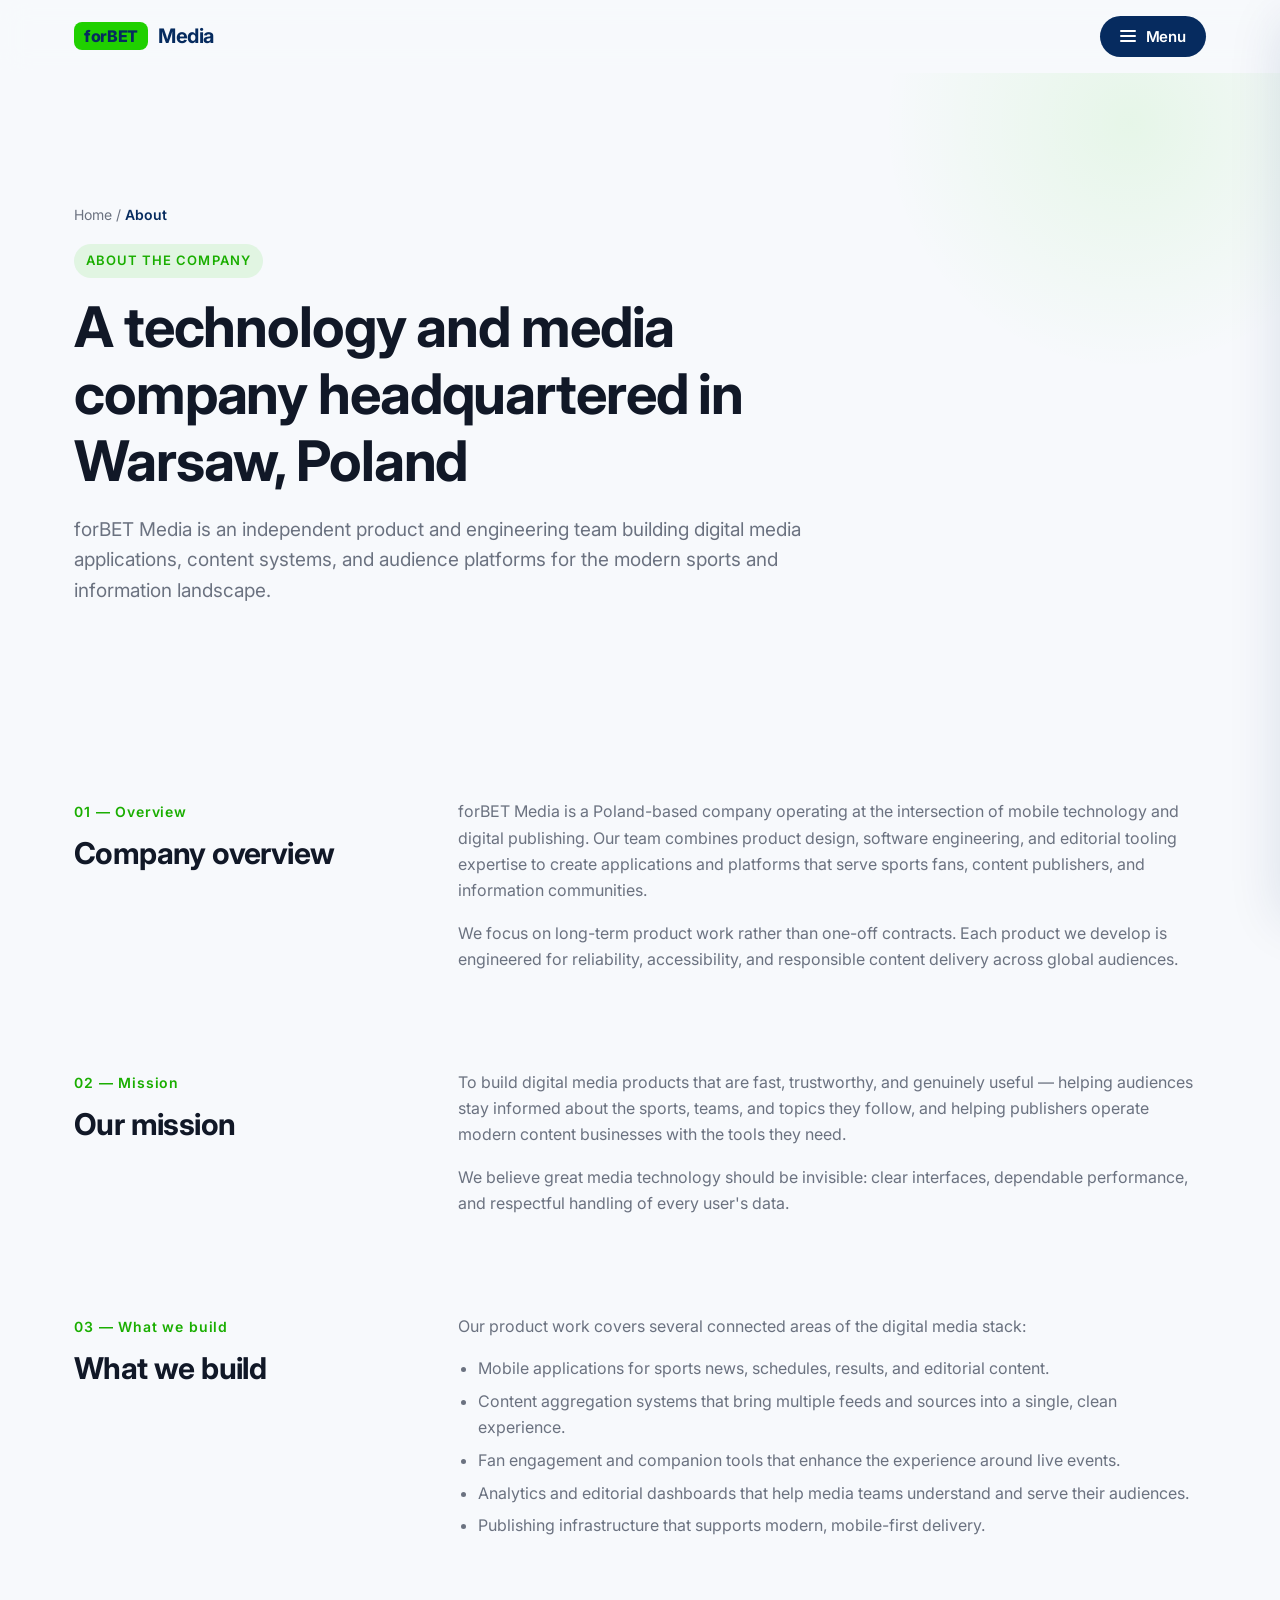
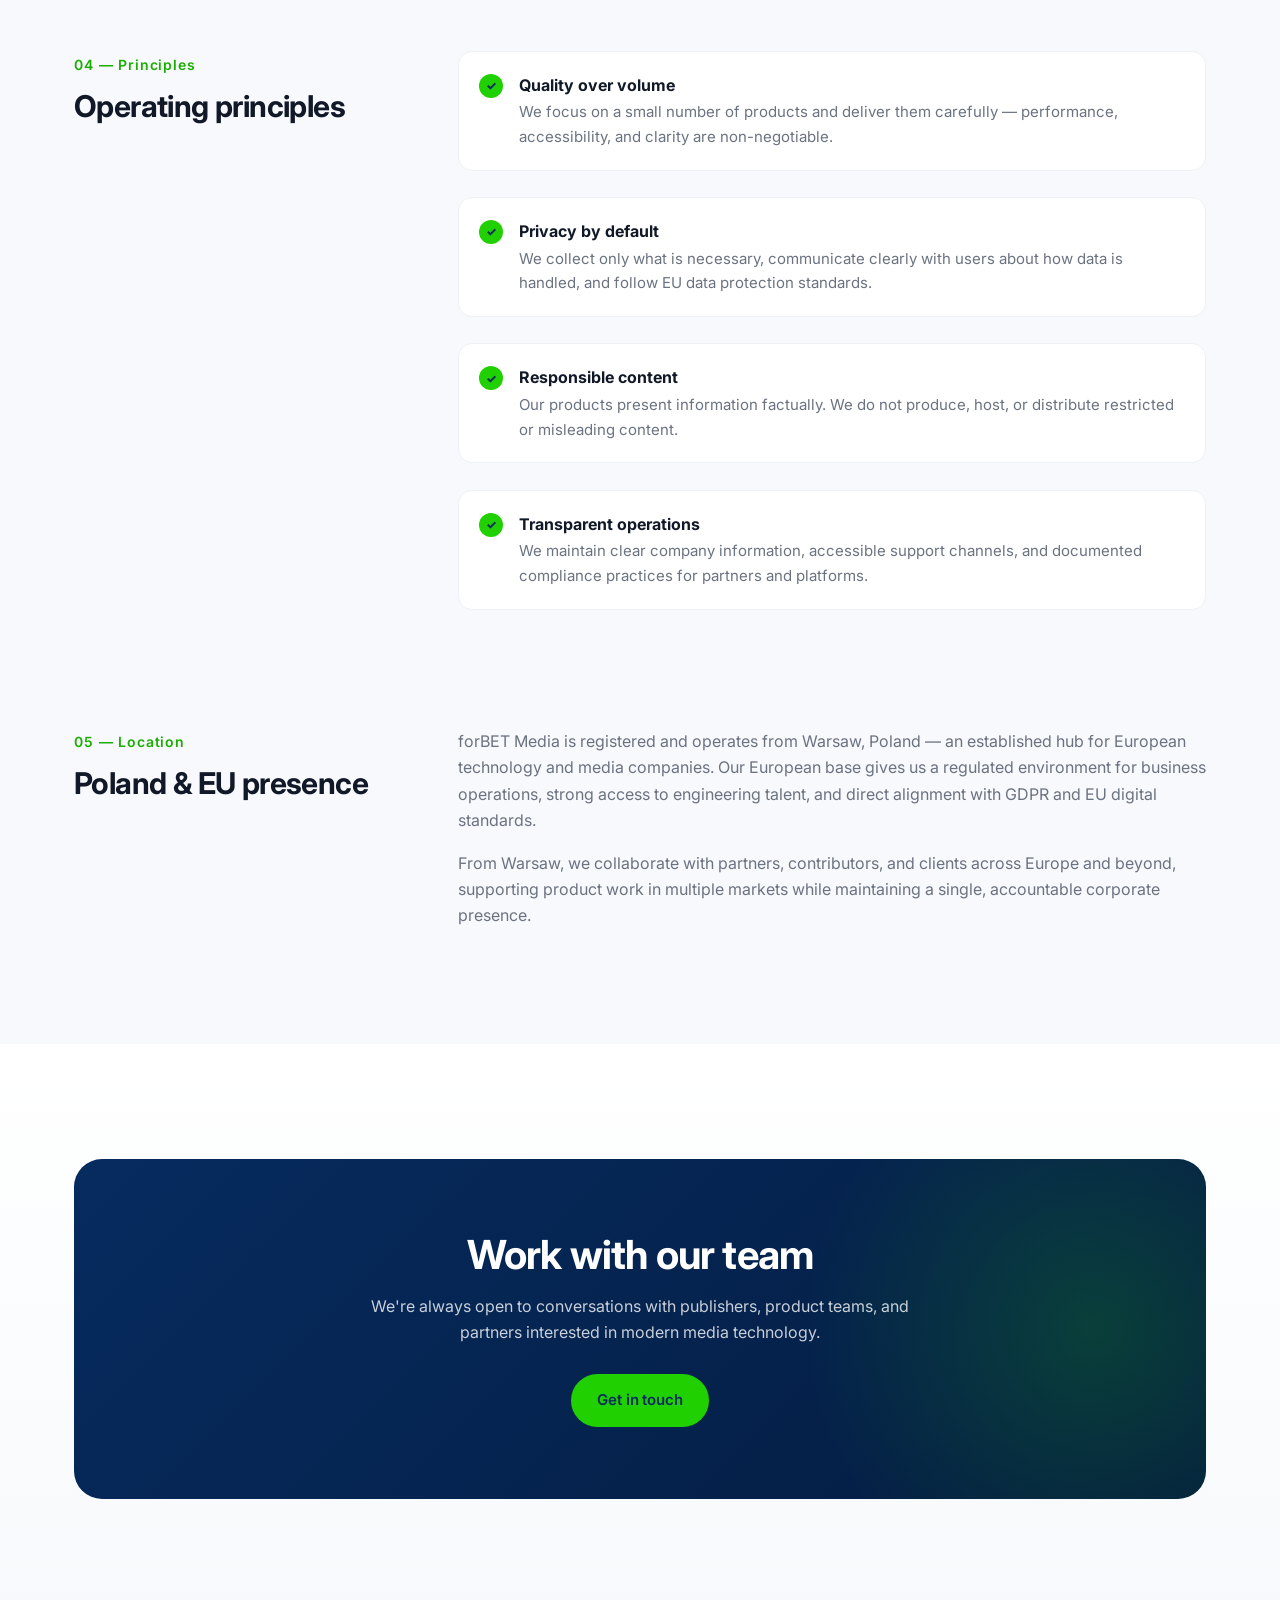
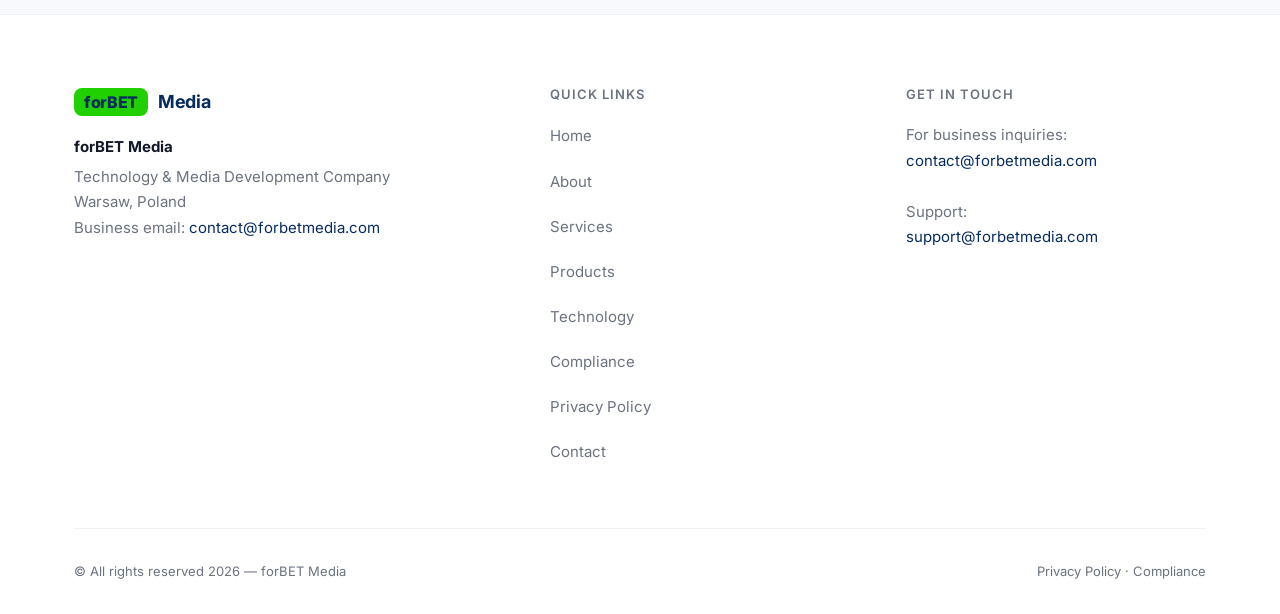
==== about/index.html @ 95c3b71f "Add files via upload" ====
<!DOCTYPE html>
<html lang="en">
<head>
  <meta charset="UTF-8" />
  <meta name="viewport" content="width=device-width, initial-scale=1.0" />
  <title>About — forBET Media</title>
  <meta name="description" content="Learn about forBET Media — a Warsaw-based technology and media company focused on building modern mobile applications, digital publishing tools, and content platforms." />
  <meta name="theme-color" content="#062B5F" />
  <link rel="preconnect" href="https://fonts.googleapis.com" />
  <link rel="preconnect" href="https://fonts.gstatic.com" crossorigin />
  <link href="https://fonts.googleapis.com/css2?family=Inter:wght@400;500;600;700;800&display=swap" rel="stylesheet" />
  <link rel="stylesheet" href="/assets/css/style.css" />
</head>
<body>

  <header class="site-header">
    <div class="container header-inner">
      <a href="/" class="logo" aria-label="forBET Media — home">
        <span class="logo-mark">for<span>BET</span></span>
        <span class="logo-text">Media</span>
      </a>
      <button class="menu-button" type="button" data-menu-open aria-expanded="false" aria-controls="primary-menu">
        <span class="bars" aria-hidden="true"><span></span><span></span><span></span></span>
        <span class="label-text">Menu</span>
      </button>
    </div>
  </header>

  <div class="menu-overlay" data-menu-overlay aria-hidden="true"></div>
  <aside class="menu-panel" id="primary-menu" data-menu-panel aria-hidden="true" aria-label="Site navigation">
    <div class="menu-header">
      <span class="menu-title">Navigation</span>
      <button class="menu-close" type="button" data-menu-close aria-label="Close menu">
        <svg viewBox="0 0 24 24" fill="none" stroke="currentColor" stroke-width="2.5" stroke-linecap="round" stroke-linejoin="round"><line x1="18" y1="6" x2="6" y2="18"/><line x1="6" y1="6" x2="18" y2="18"/></svg>
      </button>
    </div>
    <nav class="menu-nav" aria-label="Primary">
      <ul>
        <li><a href="/">Home</a></li>
        <li><a href="/about/">About</a></li>
        <li><a href="/services/">Services</a></li>
        <li><a href="/products/">Products</a></li>
        <li><a href="/technology/">Technology</a></li>
        <li><a href="/compliance/">Compliance</a></li>
        <li><a href="/privacy/">Privacy Policy</a></li>
        <li><a href="/contact/">Contact</a></li>
      </ul>
    </nav>
    <div class="menu-footer">
      <strong>forBET Media</strong>
      Warsaw, Poland<br />
      <a href="mailto:contact@forbetmedia.com">contact@forbetmedia.com</a>
    </div>
  </aside>

  <main>

    <section class="page-hero">
      <div class="container">
        <div class="page-hero-content">
          <nav class="breadcrumb" aria-label="Breadcrumb"><a href="/">Home</a> / <span>About</span></nav>
          <span class="eyebrow">About the company</span>
          <h1>A technology and media company headquartered in Warsaw, Poland</h1>
          <p class="lead">forBET Media is an independent product and engineering team building digital media applications, content systems, and audience platforms for the modern sports and information landscape.</p>
        </div>
      </div>
    </section>

    <section class="section">
      <div class="container">

        <div class="content-block">
          <div class="content-block-head">
            <span class="num">01 — Overview</span>
            <h2>Company overview</h2>
          </div>
          <div class="content-block-body">
            <p>forBET Media is a Poland-based company operating at the intersection of mobile technology and digital publishing. Our team combines product design, software engineering, and editorial tooling expertise to create applications and platforms that serve sports fans, content publishers, and information communities.</p>
            <p>We focus on long-term product work rather than one-off contracts. Each product we develop is engineered for reliability, accessibility, and responsible content delivery across global audiences.</p>
          </div>
        </div>

        <div class="content-block">
          <div class="content-block-head">
            <span class="num">02 — Mission</span>
            <h2>Our mission</h2>
          </div>
          <div class="content-block-body">
            <p>To build digital media products that are fast, trustworthy, and genuinely useful — helping audiences stay informed about the sports, teams, and topics they follow, and helping publishers operate modern content businesses with the tools they need.</p>
            <p>We believe great media technology should be invisible: clear interfaces, dependable performance, and respectful handling of every user's data.</p>
          </div>
        </div>

        <div class="content-block">
          <div class="content-block-head">
            <span class="num">03 — What we build</span>
            <h2>What we build</h2>
          </div>
          <div class="content-block-body">
            <p>Our product work covers several connected areas of the digital media stack:</p>
            <ul>
              <li>Mobile applications for sports news, schedules, results, and editorial content.</li>
              <li>Content aggregation systems that bring multiple feeds and sources into a single, clean experience.</li>
              <li>Fan engagement and companion tools that enhance the experience around live events.</li>
              <li>Analytics and editorial dashboards that help media teams understand and serve their audiences.</li>
              <li>Publishing infrastructure that supports modern, mobile-first delivery.</li>
            </ul>
          </div>
        </div>

        <div class="content-block">
          <div class="content-block-head">
            <span class="num">04 — Principles</span>
            <h2>Operating principles</h2>
          </div>
          <div class="content-block-body">
            <ul class="principles">
              <li>
                <span class="check">✓</span>
                <div>
                  <strong>Quality over volume</strong>
                  <p>We focus on a small number of products and deliver them carefully — performance, accessibility, and clarity are non-negotiable.</p>
                </div>
              </li>
              <li>
                <span class="check">✓</span>
                <div>
                  <strong>Privacy by default</strong>
                  <p>We collect only what is necessary, communicate clearly with users about how data is handled, and follow EU data protection standards.</p>
                </div>
              </li>
              <li>
                <span class="check">✓</span>
                <div>
                  <strong>Responsible content</strong>
                  <p>Our products present information factually. We do not produce, host, or distribute restricted or misleading content.</p>
                </div>
              </li>
              <li>
                <span class="check">✓</span>
                <div>
                  <strong>Transparent operations</strong>
                  <p>We maintain clear company information, accessible support channels, and documented compliance practices for partners and platforms.</p>
                </div>
              </li>
            </ul>
          </div>
        </div>

        <div class="content-block">
          <div class="content-block-head">
            <span class="num">05 — Location</span>
            <h2>Poland &amp; EU presence</h2>
          </div>
          <div class="content-block-body">
            <p>forBET Media is registered and operates from Warsaw, Poland — an established hub for European technology and media companies. Our European base gives us a regulated environment for business operations, strong access to engineering talent, and direct alignment with GDPR and EU digital standards.</p>
            <p>From Warsaw, we collaborate with partners, contributors, and clients across Europe and beyond, supporting product work in multiple markets while maintaining a single, accountable corporate presence.</p>
          </div>
        </div>

      </div>
    </section>

    <section class="section section--gradient">
      <div class="container">
        <div class="cta-banner">
          <h2>Work with our team</h2>
          <p>We're always open to conversations with publishers, product teams, and partners interested in modern media technology.</p>
          <a href="/contact/" class="btn btn-accent">Get in touch</a>
        </div>
      </div>
    </section>

  </main>

  <footer class="site-footer">
    <div class="container">
      <div class="footer-grid">
        <div class="footer-col">
          <div class="footer-brand">
            <span class="logo-mark">for<span>BET</span></span>
            <span class="footer-brand-text">Media</span>
          </div>
          <p class="footer-address">
            <strong>forBET Media</strong>
            Technology &amp; Media Development Company<br />
            Warsaw, Poland<br />
            Business email: <a href="mailto:contact@forbetmedia.com">contact@forbetmedia.com</a>
          </p>
        </div>
        <div class="footer-col">
          <h4>Quick links</h4>
          <ul class="footer-links">
            <li><a href="/">Home</a></li>
            <li><a href="/about/">About</a></li>
            <li><a href="/services/">Services</a></li>
            <li><a href="/products/">Products</a></li>
            <li><a href="/technology/">Technology</a></li>
            <li><a href="/compliance/">Compliance</a></li>
            <li><a href="/privacy/">Privacy Policy</a></li>
            <li><a href="/contact/">Contact</a></li>
          </ul>
        </div>
        <div class="footer-col">
          <h4>Get in touch</h4>
          <p class="footer-address">
            For business inquiries:<br />
            <a href="mailto:contact@forbetmedia.com">contact@forbetmedia.com</a>
            <br /><br />
            Support:<br />
            <a href="mailto:support@forbetmedia.com">support@forbetmedia.com</a>
          </p>
        </div>
      </div>
      <div class="footer-bottom">
        <div>© All rights reserved 2026 — forBET Media</div>
        <div><a href="/privacy/">Privacy Policy</a> · <a href="/compliance/">Compliance</a></div>
      </div>
    </div>
  </footer>

  <script src="/assets/js/script.js"></script>
</body>
</html>
---- assets/css/style.css ----
/* ==========================================================================
   forBET Media — Corporate Stylesheet
   ========================================================================== */

:root {
  --color-navy: #062B5F;
  --color-navy-dark: #041C40;
  --color-green: #20D000;
  --color-green-dark: #1AAE00;
  --color-bg: #F7F9FC;
  --color-surface: #FFFFFF;
  --color-text: #111827;
  --color-text-secondary: #6B7280;
  --color-border: #E5E7EB;
  --color-border-soft: #EEF1F6;

  --radius-sm: 8px;
  --radius-md: 14px;
  --radius-lg: 22px;
  --radius-xl: 28px;

  --shadow-sm: 0 1px 2px rgba(6, 43, 95, 0.04), 0 1px 3px rgba(6, 43, 95, 0.06);
  --shadow-md: 0 4px 14px rgba(6, 43, 95, 0.06), 0 2px 6px rgba(6, 43, 95, 0.04);
  --shadow-lg: 0 20px 50px rgba(6, 43, 95, 0.12);

  --container: 1180px;
  --gutter: 24px;

  --font-sans: "Inter", -apple-system, BlinkMacSystemFont, "Segoe UI", Roboto, Oxygen, Ubuntu, "Helvetica Neue", Arial, sans-serif;

  --ease: cubic-bezier(0.22, 0.61, 0.36, 1);
}

/* Reset & Base
   ========================================================================== */
*,
*::before,
*::after {
  box-sizing: border-box;
}

html {
  scroll-behavior: smooth;
  -webkit-text-size-adjust: 100%;
}

body {
  margin: 0;
  font-family: var(--font-sans);
  font-size: 16px;
  line-height: 1.65;
  color: var(--color-text);
  background-color: var(--color-bg);
  -webkit-font-smoothing: antialiased;
  -moz-osx-font-smoothing: grayscale;
  overflow-x: hidden;
}

body.no-scroll {
  overflow: hidden;
}

img,
svg {
  max-width: 100%;
  display: block;
}

a {
  color: var(--color-navy);
  text-decoration: none;
  transition: color 0.2s var(--ease);
}

a:hover {
  color: var(--color-green-dark);
}

h1, h2, h3, h4, h5, h6 {
  font-family: var(--font-sans);
  color: var(--color-text);
  line-height: 1.2;
  margin: 0 0 0.6em;
  letter-spacing: -0.02em;
  font-weight: 700;
}

h1 { font-size: clamp(2rem, 4.5vw, 3.5rem); }
h2 { font-size: clamp(1.75rem, 3.2vw, 2.5rem); }
h3 { font-size: clamp(1.25rem, 2vw, 1.5rem); }
h4 { font-size: 1.125rem; }

p {
  margin: 0 0 1em;
  color: var(--color-text-secondary);
}

p strong { color: var(--color-text); }

ul, ol {
  margin: 0 0 1em;
  padding-left: 1.25rem;
  color: var(--color-text-secondary);
}

li { margin-bottom: 0.4em; }

/* Layout
   ========================================================================== */
.container {
  width: 100%;
  max-width: var(--container);
  margin: 0 auto;
  padding: 0 var(--gutter);
}

.section {
  padding: clamp(64px, 9vw, 120px) 0;
}

.section--tight {
  padding: clamp(48px, 6vw, 80px) 0;
}

.section--gradient {
  background: linear-gradient(180deg, #FFFFFF 0%, var(--color-bg) 100%);
}

.section--navy {
  background: linear-gradient(135deg, var(--color-navy) 0%, var(--color-navy-dark) 100%);
  color: #fff;
}

.section--navy h1,
.section--navy h2,
.section--navy h3,
.section--navy h4 { color: #fff; }

.section--navy p { color: rgba(255, 255, 255, 0.78); }

.section-header {
  max-width: 720px;
  margin: 0 auto clamp(40px, 6vw, 64px);
  text-align: center;
}

.section-header.left {
  text-align: left;
  margin-left: 0;
}

.eyebrow {
  display: inline-block;
  font-size: 0.8125rem;
  font-weight: 600;
  letter-spacing: 0.08em;
  text-transform: uppercase;
  color: var(--color-green-dark);
  margin-bottom: 1rem;
  padding: 6px 12px;
  background: rgba(32, 208, 0, 0.1);
  border-radius: 999px;
}

.section--navy .eyebrow {
  color: var(--color-green);
  background: rgba(32, 208, 0, 0.15);
}

/* Header
   ========================================================================== */
.site-header {
  position: sticky;
  top: 0;
  z-index: 100;
  background: rgba(247, 249, 252, 0.85);
  backdrop-filter: saturate(180%) blur(14px);
  -webkit-backdrop-filter: saturate(180%) blur(14px);
  border-bottom: 1px solid transparent;
  transition: border-color 0.25s var(--ease), background 0.25s var(--ease);
}

.site-header.scrolled {
  border-bottom-color: var(--color-border-soft);
  background: rgba(247, 249, 252, 0.95);
}

.header-inner {
  display: flex;
  align-items: center;
  justify-content: space-between;
  height: 72px;
}

.logo {
  display: inline-flex;
  align-items: center;
  gap: 10px;
  font-weight: 700;
  font-size: 1.25rem;
  letter-spacing: -0.02em;
  color: var(--color-navy);
}

.logo:hover { color: var(--color-navy); }

.logo-mark {
  display: inline-flex;
  align-items: center;
  font-weight: 800;
  font-size: 1rem;
  letter-spacing: -0.02em;
  padding: 6px 10px;
  background: var(--color-green);
  color: var(--color-navy);
  border-radius: 8px;
  line-height: 1;
}

.logo-mark span { color: var(--color-navy); }

.logo-text { color: var(--color-navy); }

.menu-button {
  display: inline-flex;
  align-items: center;
  gap: 10px;
  background: var(--color-navy);
  color: #fff;
  border: none;
  cursor: pointer;
  padding: 11px 20px;
  border-radius: 999px;
  font-family: inherit;
  font-size: 0.9375rem;
  font-weight: 600;
  letter-spacing: -0.01em;
  transition: background 0.2s var(--ease), transform 0.2s var(--ease);
}

.menu-button:hover {
  background: var(--color-navy-dark);
  transform: translateY(-1px);
}

.menu-button .bars {
  display: inline-flex;
  flex-direction: column;
  gap: 3px;
}

.menu-button .bars span {
  width: 16px;
  height: 2px;
  background: #fff;
  border-radius: 2px;
}

/* Overlay Menu
   ========================================================================== */
.menu-overlay {
  position: fixed;
  inset: 0;
  z-index: 200;
  background: rgba(6, 28, 64, 0.55);
  backdrop-filter: blur(8px);
  -webkit-backdrop-filter: blur(8px);
  opacity: 0;
  pointer-events: none;
  transition: opacity 0.3s var(--ease);
}

.menu-overlay.is-open {
  opacity: 1;
  pointer-events: auto;
}

.menu-panel {
  position: fixed;
  top: 0;
  right: 0;
  height: 100%;
  width: min(440px, 100%);
  background: #fff;
  z-index: 201;
  transform: translateX(100%);
  transition: transform 0.35s var(--ease);
  display: flex;
  flex-direction: column;
  box-shadow: var(--shadow-lg);
}

.menu-panel.is-open {
  transform: translateX(0);
}

.menu-header {
  display: flex;
  align-items: center;
  justify-content: space-between;
  padding: 24px 32px;
  border-bottom: 1px solid var(--color-border-soft);
}

.menu-title {
  font-size: 0.8125rem;
  letter-spacing: 0.1em;
  text-transform: uppercase;
  color: var(--color-text-secondary);
  font-weight: 600;
}

.menu-close {
  background: var(--color-bg);
  border: none;
  width: 40px;
  height: 40px;
  border-radius: 50%;
  cursor: pointer;
  display: inline-flex;
  align-items: center;
  justify-content: center;
  color: var(--color-navy);
  transition: background 0.2s var(--ease), transform 0.2s var(--ease);
}

.menu-close:hover {
  background: var(--color-border-soft);
  transform: rotate(90deg);
}

.menu-close svg {
  width: 18px;
  height: 18px;
}

.menu-nav {
  flex: 1;
  padding: 24px 32px;
  overflow-y: auto;
}

.menu-nav ul {
  list-style: none;
  padding: 0;
  margin: 0;
}

.menu-nav li {
  margin: 0;
  border-bottom: 1px solid var(--color-border-soft);
}

.menu-nav li:last-child { border-bottom: none; }

.menu-nav a {
  display: flex;
  align-items: center;
  justify-content: space-between;
  padding: 18px 0;
  font-size: 1.25rem;
  font-weight: 600;
  color: var(--color-text);
  letter-spacing: -0.02em;
  transition: color 0.2s var(--ease), padding-left 0.25s var(--ease);
}

.menu-nav a::after {
  content: "→";
  color: var(--color-text-secondary);
  font-weight: 400;
  transition: transform 0.25s var(--ease), color 0.2s var(--ease);
}

.menu-nav a:hover {
  color: var(--color-navy);
  padding-left: 6px;
}

.menu-nav a:hover::after {
  color: var(--color-green-dark);
  transform: translateX(4px);
}

.menu-nav a.active {
  color: var(--color-navy);
}

.menu-nav a.active::after {
  content: "•";
  color: var(--color-green);
}

.menu-footer {
  padding: 24px 32px;
  border-top: 1px solid var(--color-border-soft);
  background: var(--color-bg);
  font-size: 0.875rem;
  color: var(--color-text-secondary);
}

.menu-footer strong { color: var(--color-text); display: block; margin-bottom: 4px; }

/* Buttons
   ========================================================================== */
.btn {
  display: inline-flex;
  align-items: center;
  justify-content: center;
  gap: 8px;
  padding: 14px 26px;
  border-radius: 999px;
  font-weight: 600;
  font-size: 0.9375rem;
  letter-spacing: -0.01em;
  cursor: pointer;
  border: none;
  font-family: inherit;
  transition: transform 0.2s var(--ease), background 0.2s var(--ease), box-shadow 0.25s var(--ease), color 0.2s var(--ease);
  white-space: nowrap;
}

.btn-primary {
  background: var(--color-navy);
  color: #fff;
}

.btn-primary:hover {
  background: var(--color-navy-dark);
  color: #fff;
  transform: translateY(-2px);
  box-shadow: var(--shadow-md);
}

.btn-accent {
  background: var(--color-green);
  color: var(--color-navy);
}

.btn-accent:hover {
  background: var(--color-green-dark);
  color: var(--color-navy);
  transform: translateY(-2px);
  box-shadow: 0 10px 30px rgba(32, 208, 0, 0.25);
}

.btn-ghost {
  background: transparent;
  color: var(--color-navy);
  border: 1.5px solid var(--color-border);
}

.btn-ghost:hover {
  border-color: var(--color-navy);
  color: var(--color-navy);
  background: #fff;
}

.section--navy .btn-ghost {
  color: #fff;
  border-color: rgba(255, 255, 255, 0.25);
}

.section--navy .btn-ghost:hover {
  background: rgba(255, 255, 255, 0.08);
  border-color: rgba(255, 255, 255, 0.5);
  color: #fff;
}

/* Hero
   ========================================================================== */
.hero {
  position: relative;
  padding: clamp(72px, 12vw, 140px) 0 clamp(64px, 10vw, 120px);
  overflow: hidden;
}

.hero::before {
  content: "";
  position: absolute;
  top: -200px;
  right: -200px;
  width: 600px;
  height: 600px;
  background: radial-gradient(circle, rgba(32, 208, 0, 0.12) 0%, transparent 70%);
  border-radius: 50%;
  pointer-events: none;
}

.hero::after {
  content: "";
  position: absolute;
  bottom: -300px;
  left: -200px;
  width: 700px;
  height: 700px;
  background: radial-gradient(circle, rgba(6, 43, 95, 0.08) 0%, transparent 70%);
  border-radius: 50%;
  pointer-events: none;
}

.hero-inner {
  position: relative;
  z-index: 1;
  display: grid;
  grid-template-columns: 1.1fr 0.9fr;
  gap: 60px;
  align-items: center;
}

.hero-content { max-width: 640px; }

.hero h1 {
  margin-bottom: 24px;
}

.hero h1 .accent {
  background: linear-gradient(135deg, var(--color-navy) 0%, var(--color-green-dark) 100%);
  -webkit-background-clip: text;
  -webkit-text-fill-color: transparent;
  background-clip: text;
}

.hero-lead {
  font-size: 1.125rem;
  line-height: 1.65;
  color: var(--color-text-secondary);
  margin-bottom: 32px;
  max-width: 560px;
}

.hero-actions {
  display: flex;
  gap: 14px;
  flex-wrap: wrap;
  margin-bottom: 40px;
}

.hero-meta {
  display: flex;
  gap: 32px;
  flex-wrap: wrap;
  padding-top: 32px;
  border-top: 1px solid var(--color-border-soft);
}

.hero-meta-item .num {
  font-size: 1.5rem;
  font-weight: 700;
  color: var(--color-navy);
  letter-spacing: -0.02em;
  display: block;
}

.hero-meta-item .label {
  font-size: 0.8125rem;
  color: var(--color-text-secondary);
  text-transform: uppercase;
  letter-spacing: 0.06em;
}

/* Hero Visual */
.hero-visual {
  position: relative;
  aspect-ratio: 1 / 1;
  max-width: 480px;
  margin-left: auto;
}

.hero-card {
  position: absolute;
  background: #fff;
  border-radius: var(--radius-lg);
  box-shadow: var(--shadow-lg);
  padding: 20px;
  border: 1px solid var(--color-border-soft);
}

.hero-card-main {
  inset: 8% 4% 18% 8%;
  display: flex;
  flex-direction: column;
  background: linear-gradient(140deg, #0A357A 0%, var(--color-navy) 60%, var(--color-navy-dark) 100%);
  color: #fff;
  padding: 28px;
  overflow: hidden;
}

.hero-card-main::before {
  content: "";
  position: absolute;
  top: -40%;
  right: -30%;
  width: 70%;
  height: 70%;
  background: radial-gradient(circle, rgba(32, 208, 0, 0.35) 0%, transparent 70%);
  border-radius: 50%;
}

.hero-card-main .pill {
  display: inline-flex;
  align-items: center;
  gap: 6px;
  font-size: 0.75rem;
  background: rgba(32, 208, 0, 0.18);
  color: var(--color-green);
  padding: 5px 10px;
  border-radius: 999px;
  font-weight: 600;
  width: fit-content;
  position: relative;
  z-index: 1;
}

.hero-card-main .pill::before {
  content: "";
  width: 6px;
  height: 6px;
  background: var(--color-green);
  border-radius: 50%;
}

.hero-card-main h3 {
  color: #fff;
  font-size: 1.25rem;
  margin: 16px 0 6px;
  position: relative;
  z-index: 1;
}

.hero-card-main p {
  color: rgba(255, 255, 255, 0.7);
  font-size: 0.875rem;
  margin: 0;
  position: relative;
  z-index: 1;
}

.hero-card-main .chart {
  margin-top: auto;
  display: flex;
  align-items: flex-end;
  gap: 6px;
  height: 60px;
  position: relative;
  z-index: 1;
}

.hero-card-main .chart .bar {
  flex: 1;
  background: rgba(255, 255, 255, 0.15);
  border-radius: 4px;
}

.hero-card-main .chart .bar.hi { background: var(--color-green); }

.hero-card-side {
  bottom: 6%;
  right: 0;
  width: 58%;
  background: #fff;
  display: flex;
  align-items: center;
  gap: 12px;
}

.hero-card-side .ico {
  width: 40px;
  height: 40px;
  border-radius: 10px;
  background: rgba(32, 208, 0, 0.12);
  display: inline-flex;
  align-items: center;
  justify-content: center;
  color: var(--color-green-dark);
  flex-shrink: 0;
}

.hero-card-side .ico svg { width: 20px; height: 20px; }

.hero-card-side .text strong {
  display: block;
  font-size: 0.875rem;
  color: var(--color-text);
}

.hero-card-side .text span {
  font-size: 0.75rem;
  color: var(--color-text-secondary);
}

/* Cards Grid
   ========================================================================== */
.grid {
  display: grid;
  gap: 24px;
}

.grid-2 { grid-template-columns: repeat(2, minmax(0, 1fr)); }
.grid-3 { grid-template-columns: repeat(3, minmax(0, 1fr)); }
.grid-4 { grid-template-columns: repeat(4, minmax(0, 1fr)); }

.card {
  background: var(--color-surface);
  border: 1px solid var(--color-border-soft);
  border-radius: var(--radius-lg);
  padding: 32px;
  transition: transform 0.3s var(--ease), box-shadow 0.3s var(--ease), border-color 0.3s var(--ease);
  position: relative;
  overflow: hidden;
}

.card:hover {
  transform: translateY(-4px);
  box-shadow: var(--shadow-md);
  border-color: var(--color-border);
}

.card-icon {
  display: inline-flex;
  align-items: center;
  justify-content: center;
  width: 52px;
  height: 52px;
  background: linear-gradient(135deg, rgba(32, 208, 0, 0.12) 0%, rgba(32, 208, 0, 0.04) 100%);
  color: var(--color-green-dark);
  border-radius: 14px;
  margin-bottom: 20px;
}

.card-icon svg { width: 24px; height: 24px; }

.card h3 {
  margin-bottom: 10px;
  font-size: 1.25rem;
}

.card p {
  margin-bottom: 0;
  font-size: 0.95rem;
}

.card-link {
  display: inline-flex;
  align-items: center;
  gap: 6px;
  margin-top: 20px;
  font-size: 0.875rem;
  font-weight: 600;
  color: var(--color-navy);
}

.card-link::after {
  content: "→";
  transition: transform 0.25s var(--ease);
}

.card:hover .card-link::after { transform: translateX(4px); }

/* Feature list (for trust section)
   ========================================================================== */
.feature-row {
  display: grid;
  grid-template-columns: repeat(3, 1fr);
  gap: 32px;
  margin-top: 40px;
}

.feature-item {
  padding: 0;
}

.feature-item .ico {
  width: 44px;
  height: 44px;
  border-radius: 12px;
  background: rgba(6, 43, 95, 0.08);
  display: inline-flex;
  align-items: center;
  justify-content: center;
  color: var(--color-navy);
  margin-bottom: 16px;
}

.section--navy .feature-item .ico {
  background: rgba(32, 208, 0, 0.15);
  color: var(--color-green);
}

.feature-item .ico svg { width: 20px; height: 20px; }

.feature-item h4 {
  font-size: 1.0625rem;
  margin-bottom: 6px;
  color: var(--color-text);
}

.section--navy .feature-item h4 { color: #fff; }

.feature-item p { font-size: 0.9375rem; margin-bottom: 0; }

/* CTA banner
   ========================================================================== */
.cta-banner {
  background: linear-gradient(135deg, var(--color-navy) 0%, var(--color-navy-dark) 100%);
  border-radius: var(--radius-xl);
  padding: clamp(40px, 6vw, 72px);
  color: #fff;
  text-align: center;
  position: relative;
  overflow: hidden;
}

.cta-banner::before {
  content: "";
  position: absolute;
  top: -50%;
  right: -20%;
  width: 60%;
  height: 200%;
  background: radial-gradient(ellipse, rgba(32, 208, 0, 0.18) 0%, transparent 60%);
  pointer-events: none;
}

.cta-banner h2 {
  color: #fff;
  margin-bottom: 14px;
  position: relative;
}

.cta-banner p {
  color: rgba(255, 255, 255, 0.78);
  max-width: 580px;
  margin: 0 auto 28px;
  position: relative;
}

.cta-banner .btn { position: relative; }

/* Page Hero (inner pages)
   ========================================================================== */
.page-hero {
  padding: clamp(80px, 12vw, 130px) 0 clamp(48px, 6vw, 80px);
  text-align: left;
  position: relative;
  overflow: hidden;
}

.page-hero::before {
  content: "";
  position: absolute;
  top: -200px;
  right: -100px;
  width: 500px;
  height: 500px;
  background: radial-gradient(circle, rgba(32, 208, 0, 0.08) 0%, transparent 70%);
  border-radius: 50%;
  pointer-events: none;
}

.page-hero-content {
  max-width: 760px;
  position: relative;
}

.page-hero h1 {
  margin-bottom: 20px;
}

.page-hero .lead {
  font-size: 1.1875rem;
  line-height: 1.6;
  color: var(--color-text-secondary);
  margin-bottom: 0;
}

.breadcrumb {
  font-size: 0.875rem;
  color: var(--color-text-secondary);
  margin-bottom: 18px;
}

.breadcrumb a { color: var(--color-text-secondary); }
.breadcrumb a:hover { color: var(--color-navy); }
.breadcrumb span { color: var(--color-navy); font-weight: 600; }

/* Content Sections
   ========================================================================== */
.content-block {
  display: grid;
  grid-template-columns: 320px 1fr;
  gap: 64px;
  margin-bottom: clamp(56px, 8vw, 96px);
  align-items: flex-start;
}

.content-block:last-child { margin-bottom: 0; }

.content-block-head h2 {
  font-size: clamp(1.5rem, 2.4vw, 1.875rem);
  margin-bottom: 0;
}

.content-block-head .num {
  display: inline-block;
  font-size: 0.875rem;
  color: var(--color-green-dark);
  font-weight: 600;
  margin-bottom: 12px;
  letter-spacing: 0.06em;
}

.content-block-body p:last-child { margin-bottom: 0; }

/* Service / Product / Tech grid items
   ========================================================================== */
.item-grid {
  display: grid;
  grid-template-columns: repeat(2, 1fr);
  gap: 24px;
}

.item-card {
  background: #fff;
  border: 1px solid var(--color-border-soft);
  border-radius: var(--radius-lg);
  padding: 36px;
  transition: transform 0.3s var(--ease), box-shadow 0.3s var(--ease), border-color 0.3s var(--ease);
  position: relative;
}

.item-card:hover {
  transform: translateY(-3px);
  box-shadow: var(--shadow-md);
  border-color: var(--color-border);
}

.item-card .ico {
  width: 48px;
  height: 48px;
  border-radius: 12px;
  background: var(--color-bg);
  color: var(--color-navy);
  display: inline-flex;
  align-items: center;
  justify-content: center;
  margin-bottom: 22px;
}

.item-card .ico svg { width: 22px; height: 22px; }

.item-card h3 {
  font-size: 1.1875rem;
  margin-bottom: 10px;
}

.item-card p { margin-bottom: 0; font-size: 0.95rem; }

.item-card .tag {
  position: absolute;
  top: 28px;
  right: 28px;
  font-size: 0.6875rem;
  font-weight: 700;
  letter-spacing: 0.06em;
  text-transform: uppercase;
  padding: 4px 10px;
  border-radius: 999px;
  background: rgba(32, 208, 0, 0.12);
  color: var(--color-green-dark);
}

/* Principles list
   ========================================================================== */
.principles {
  list-style: none;
  padding: 0;
  display: grid;
  gap: 20px;
}

.principles li {
  display: flex;
  gap: 16px;
  padding: 20px;
  background: #fff;
  border-radius: var(--radius-md);
  border: 1px solid var(--color-border-soft);
}

.principles .check {
  flex-shrink: 0;
  width: 24px;
  height: 24px;
  border-radius: 50%;
  background: var(--color-green);
  color: var(--color-navy);
  display: inline-flex;
  align-items: center;
  justify-content: center;
  font-weight: 800;
  font-size: 0.75rem;
  margin-top: 2px;
}

.principles strong {
  display: block;
  color: var(--color-text);
  margin-bottom: 2px;
}

.principles p {
  margin: 0;
  font-size: 0.9375rem;
}

/* Tech stack pills
   ========================================================================== */
.tech-stack {
  display: flex;
  flex-wrap: wrap;
  gap: 10px;
  margin-top: 16px;
}

.tech-stack .pill {
  font-size: 0.8125rem;
  font-weight: 600;
  padding: 7px 14px;
  border-radius: 999px;
  background: var(--color-bg);
  color: var(--color-navy);
  border: 1px solid var(--color-border-soft);
}

/* Disclaimer block
   ========================================================================== */
.disclaimer {
  margin-top: 48px;
  padding: 24px 28px;
  background: rgba(32, 208, 0, 0.06);
  border: 1px solid rgba(32, 208, 0, 0.2);
  border-radius: var(--radius-md);
  font-size: 0.9375rem;
  color: var(--color-text);
  display: flex;
  gap: 14px;
  align-items: flex-start;
}

.disclaimer .ico {
  flex-shrink: 0;
  width: 24px;
  height: 24px;
  color: var(--color-green-dark);
}

.disclaimer p { margin: 0; color: var(--color-text-secondary); }
.disclaimer strong { color: var(--color-text); }

/* Privacy / Legal styling
   ========================================================================== */
.legal-content {
  max-width: 820px;
  margin: 0 auto;
}

.legal-content h2 {
  font-size: 1.5rem;
  margin-top: 48px;
  margin-bottom: 14px;
  padding-bottom: 12px;
  border-bottom: 1px solid var(--color-border-soft);
}

.legal-content h2:first-child { margin-top: 0; }

.legal-content h3 {
  font-size: 1.125rem;
  margin-top: 28px;
  margin-bottom: 10px;
}

.legal-content p,
.legal-content li {
  color: var(--color-text-secondary);
  font-size: 0.9375rem;
  line-height: 1.7;
}

.legal-content ul { padding-left: 1.25rem; }

.legal-meta {
  background: #fff;
  border: 1px solid var(--color-border-soft);
  border-radius: var(--radius-md);
  padding: 20px 24px;
  margin-bottom: 40px;
  font-size: 0.875rem;
  color: var(--color-text-secondary);
}

.legal-meta strong { color: var(--color-text); }

/* Contact
   ========================================================================== */
.contact-grid {
  display: grid;
  grid-template-columns: 1.1fr 0.9fr;
  gap: 48px;
  align-items: flex-start;
}

.contact-info {
  background: #fff;
  border: 1px solid var(--color-border-soft);
  border-radius: var(--radius-lg);
  padding: 36px;
}

.contact-info h3 { margin-bottom: 24px; }

.contact-info dl {
  display: grid;
  gap: 18px;
  margin: 0;
}

.contact-info dt {
  font-size: 0.75rem;
  text-transform: uppercase;
  letter-spacing: 0.08em;
  color: var(--color-text-secondary);
  font-weight: 600;
  margin-bottom: 4px;
}

.contact-info dd {
  margin: 0;
  color: var(--color-text);
  font-weight: 500;
  font-size: 0.9375rem;
}

.contact-info a { color: var(--color-navy); font-weight: 600; }

.contact-form-wrap {
  background: #fff;
  border: 1px solid var(--color-border-soft);
  border-radius: var(--radius-lg);
  padding: 36px;
}

.contact-form-wrap h3 { margin-bottom: 8px; }
.contact-form-wrap .form-intro {
  font-size: 0.9375rem;
  margin-bottom: 24px;
}

.form-row {
  display: grid;
  gap: 16px;
  margin-bottom: 16px;
}

.form-row.two { grid-template-columns: 1fr 1fr; }

.form-field { display: flex; flex-direction: column; }

.form-field label {
  font-size: 0.8125rem;
  font-weight: 600;
  color: var(--color-text);
  margin-bottom: 6px;
}

.form-field input,
.form-field textarea,
.form-field select {
  font-family: inherit;
  font-size: 0.9375rem;
  padding: 12px 14px;
  border: 1px solid var(--color-border);
  border-radius: 10px;
  background: var(--color-bg);
  color: var(--color-text);
  transition: border-color 0.2s var(--ease), background 0.2s var(--ease);
}

.form-field textarea {
  min-height: 130px;
  resize: vertical;
}

.form-field input:focus,
.form-field textarea:focus,
.form-field select:focus {
  outline: none;
  border-color: var(--color-navy);
  background: #fff;
}

.form-note {
  font-size: 0.8125rem;
  color: var(--color-text-secondary);
  margin-top: 12px;
}

/* FAQ
   ========================================================================== */
.faq {
  max-width: 760px;
  margin: 0 auto;
}

.faq-item {
  border: 1px solid var(--color-border-soft);
  background: #fff;
  border-radius: var(--radius-md);
  margin-bottom: 12px;
  overflow: hidden;
  transition: border-color 0.2s var(--ease);
}

.faq-item.open { border-color: var(--color-border); }

.faq-q {
  width: 100%;
  background: none;
  border: none;
  cursor: pointer;
  padding: 22px 24px;
  display: flex;
  align-items: center;
  justify-content: space-between;
  font-family: inherit;
  font-size: 1rem;
  font-weight: 600;
  color: var(--color-text);
  text-align: left;
}

.faq-q .plus {
  flex-shrink: 0;
  width: 28px;
  height: 28px;
  border-radius: 50%;
  background: var(--color-bg);
  color: var(--color-navy);
  display: inline-flex;
  align-items: center;
  justify-content: center;
  font-weight: 800;
  font-size: 1rem;
  transition: transform 0.25s var(--ease), background 0.25s var(--ease), color 0.25s var(--ease);
}

.faq-item.open .plus {
  background: var(--color-green);
  transform: rotate(45deg);
}

.faq-a {
  max-height: 0;
  overflow: hidden;
  transition: max-height 0.3s var(--ease);
}

.faq-a-inner {
  padding: 0 24px 22px;
  color: var(--color-text-secondary);
  font-size: 0.9375rem;
  line-height: 1.65;
}

/* Footer
   ========================================================================== */
.site-footer {
  background: #fff;
  border-top: 1px solid var(--color-border-soft);
  padding: 72px 0 32px;
}

.footer-grid {
  display: grid;
  grid-template-columns: 1.4fr 1fr 1fr;
  gap: 56px;
  margin-bottom: 56px;
}

.footer-col h4 {
  font-size: 0.8125rem;
  text-transform: uppercase;
  letter-spacing: 0.08em;
  color: var(--color-text-secondary);
  font-weight: 600;
  margin-bottom: 20px;
}

.footer-brand {
  display: inline-flex;
  align-items: center;
  gap: 10px;
  margin-bottom: 18px;
}

.footer-brand-text {
  font-weight: 700;
  color: var(--color-navy);
  letter-spacing: -0.02em;
  font-size: 1.125rem;
}

.footer-address {
  font-size: 0.9375rem;
  color: var(--color-text-secondary);
  line-height: 1.7;
  margin: 0;
}

.footer-address strong { color: var(--color-text); display: block; margin-bottom: 4px; }

.footer-address a { color: var(--color-navy); }

.footer-links {
  list-style: none;
  padding: 0;
  margin: 0;
  display: grid;
  gap: 12px;
}

.footer-links a {
  color: var(--color-text-secondary);
  font-size: 0.9375rem;
  transition: color 0.2s var(--ease);
}

.footer-links a:hover { color: var(--color-navy); }

.footer-bottom {
  padding-top: 32px;
  border-top: 1px solid var(--color-border-soft);
  display: flex;
  justify-content: space-between;
  align-items: center;
  flex-wrap: wrap;
  gap: 16px;
  font-size: 0.8125rem;
  color: var(--color-text-secondary);
}

.footer-bottom a { color: var(--color-text-secondary); }
.footer-bottom a:hover { color: var(--color-navy); }

/* Responsive
   ========================================================================== */
@media (max-width: 960px) {
  .hero-inner {
    grid-template-columns: 1fr;
    gap: 48px;
  }

  .hero-visual { max-width: 420px; margin: 0 auto; }

  .grid-3, .grid-4 { grid-template-columns: repeat(2, 1fr); }

  .feature-row { grid-template-columns: 1fr 1fr; }

  .content-block {
    grid-template-columns: 1fr;
    gap: 24px;
  }

  .content-block-head h2 { font-size: 1.5rem; }

  .footer-grid {
    grid-template-columns: 1fr 1fr;
    gap: 40px;
  }

  .footer-col:first-child { grid-column: 1 / -1; }

  .contact-grid { grid-template-columns: 1fr; gap: 32px; }
}

@media (max-width: 640px) {
  .header-inner { height: 64px; }

  .logo { font-size: 1.0625rem; }

  .menu-button { padding: 9px 16px; font-size: 0.875rem; }
  .menu-button .label-text { display: none; }
  .menu-button .bars span { width: 14px; }

  .grid-2, .grid-3, .grid-4, .item-grid { grid-template-columns: 1fr; }

  .feature-row { grid-template-columns: 1fr; gap: 24px; }

  .form-row.two { grid-template-columns: 1fr; }

  .hero-meta { gap: 20px; }

  .footer-grid { grid-template-columns: 1fr; gap: 32px; }
  .footer-col:first-child { grid-column: auto; }

  .footer-bottom { flex-direction: column; align-items: flex-start; }

  .card, .item-card, .contact-info, .contact-form-wrap { padding: 24px; }

  .menu-panel { width: 100%; }
  .menu-header, .menu-nav, .menu-footer { padding-left: 24px; padding-right: 24px; }
  .menu-nav a { font-size: 1.125rem; padding: 16px 0; }
}

/* Accessibility
   ========================================================================== */
@media (prefers-reduced-motion: reduce) {
  *, *::before, *::after {
    animation-duration: 0.01ms !important;
    transition-duration: 0.01ms !important;
    scroll-behavior: auto !important;
  }
}

:focus-visible {
  outline: 2px solid var(--color-navy);
  outline-offset: 3px;
  border-radius: 4px;
}

.btn:focus-visible,
.menu-button:focus-visible {
  outline-offset: 4px;
}
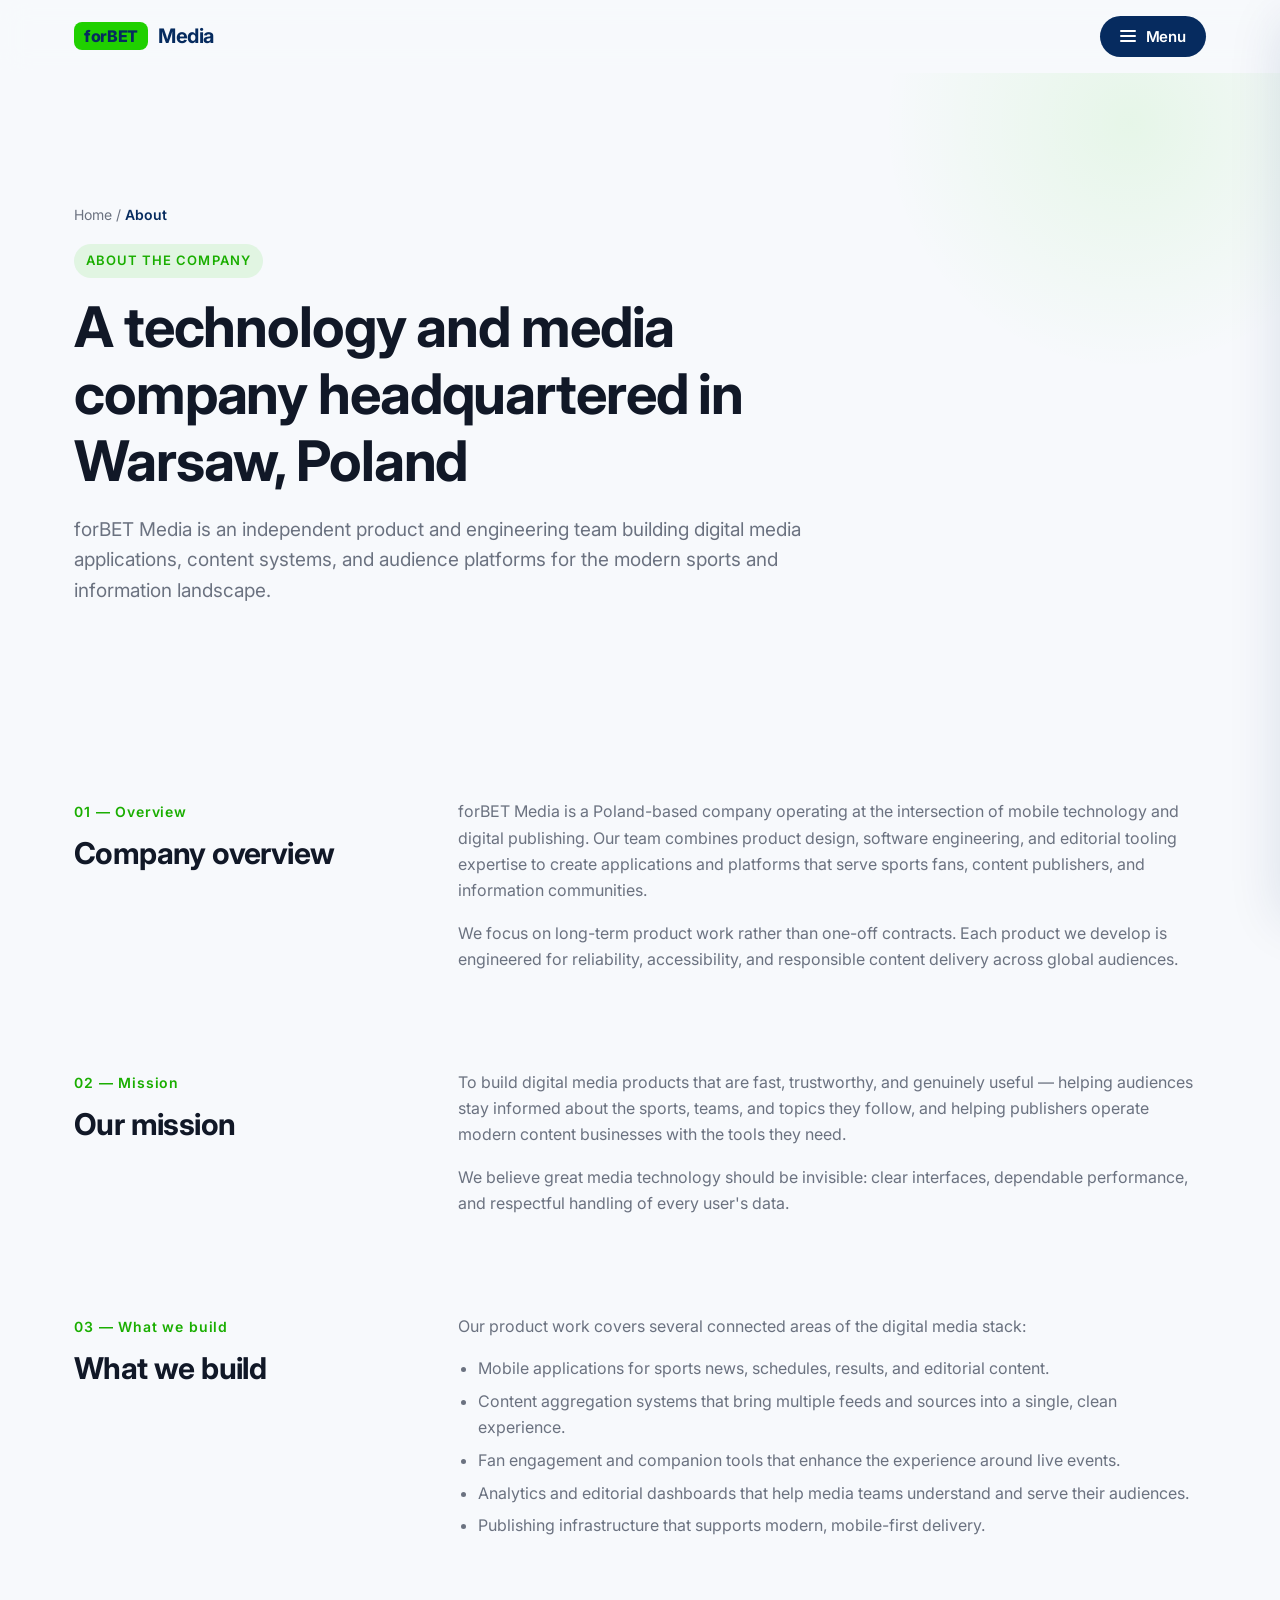
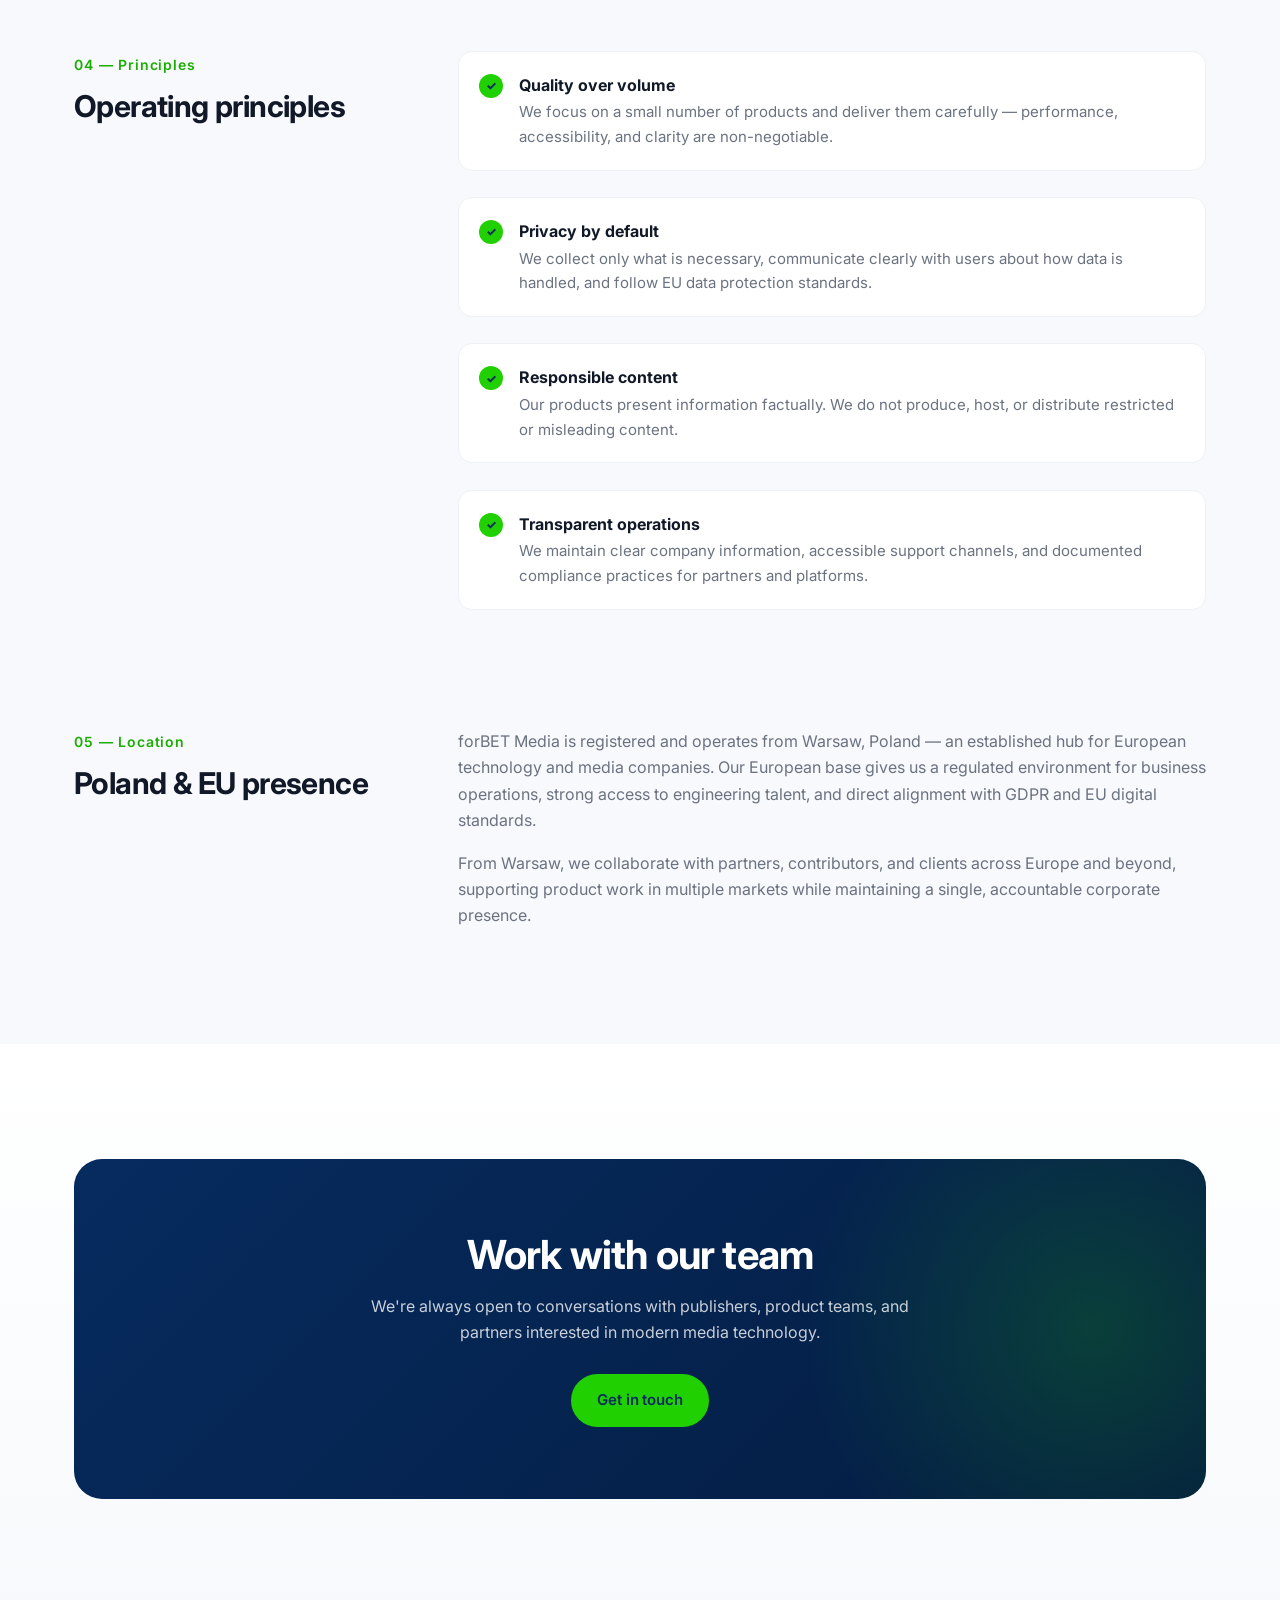
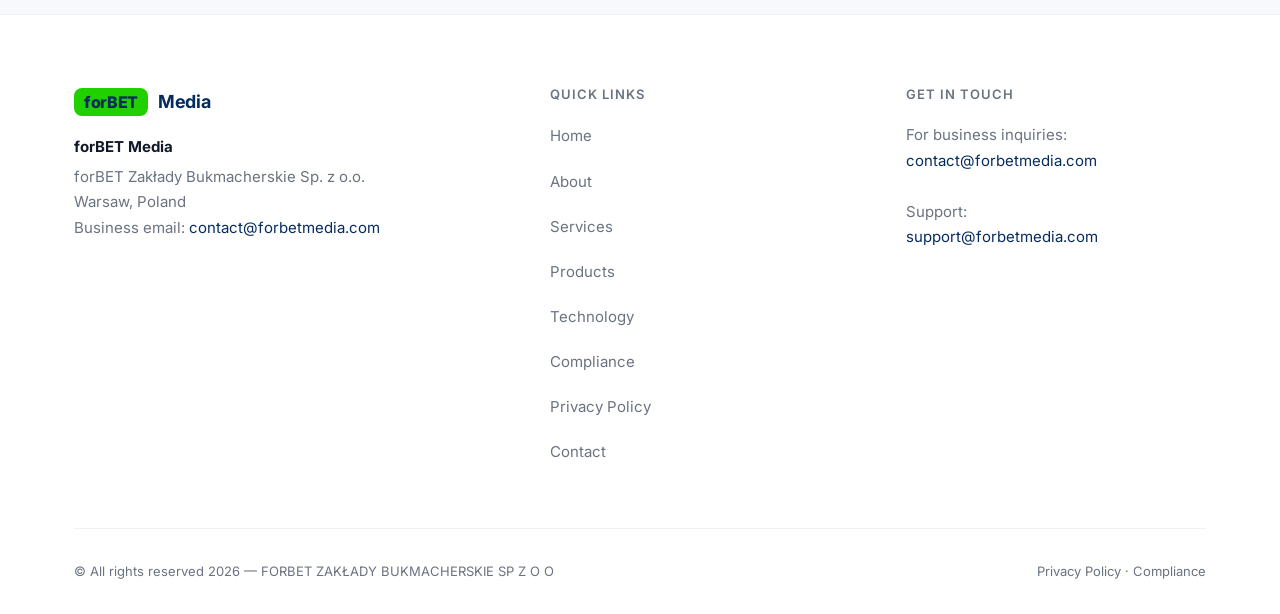
==== commit 3152dc0c: "Add files via upload" ====
--- a/about/index.html
+++ b/about/index.html
@@ -183,7 +183,7 @@
           </div>
           <p class="footer-address">
             <strong>forBET Media</strong>
-            Technology &amp; Media Development Company<br />
+            forBET Zakłady Bukmacherskie Sp. z o.o.<br />
             Warsaw, Poland<br />
             Business email: <a href="mailto:contact@forbetmedia.com">contact@forbetmedia.com</a>
           </p>
@@ -213,7 +213,7 @@
         </div>
       </div>
       <div class="footer-bottom">
-        <div>© All rights reserved 2026 — forBET Media</div>
+        <div>© All rights reserved 2026 — FORBET ZAKŁADY BUKMACHERSKIE SP Z O O</div>
         <div><a href="/privacy/">Privacy Policy</a> · <a href="/compliance/">Compliance</a></div>
       </div>
     </div>
